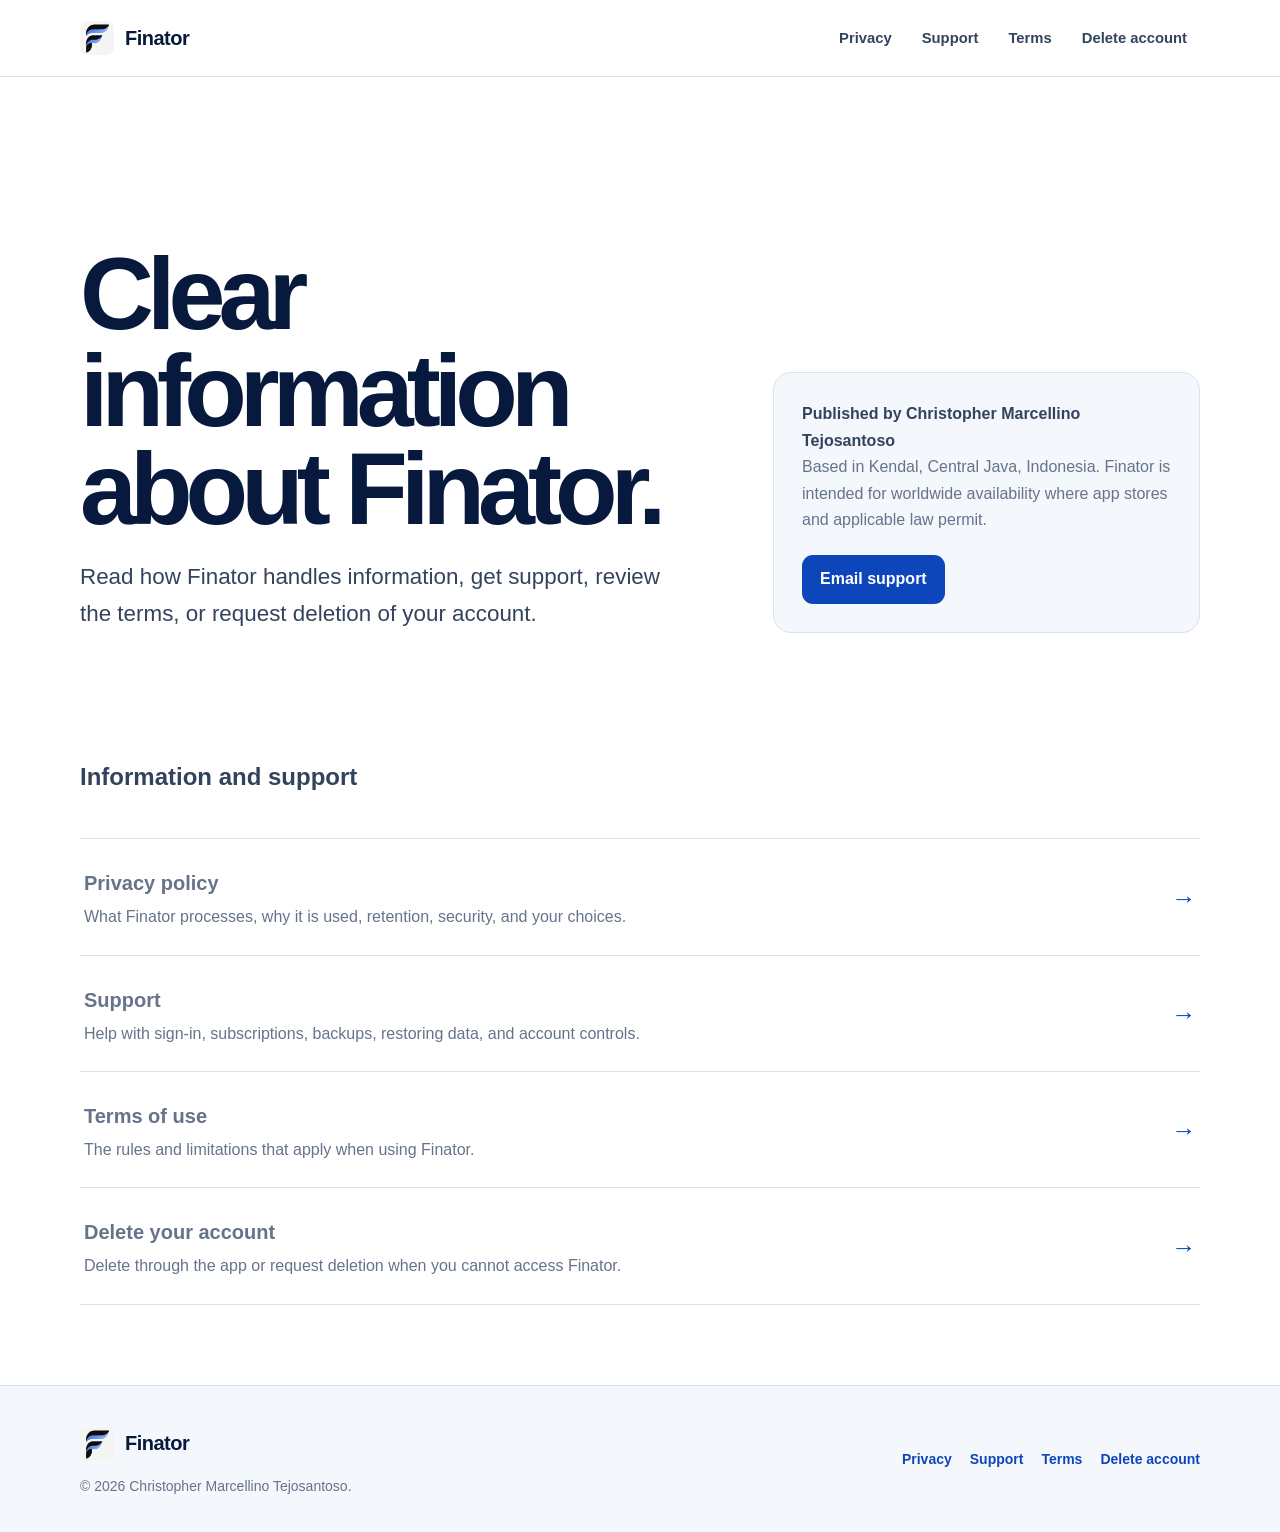
==== index.html @ c2ee1d43 "Publish Finator legal and support site" ====
<!doctype html>
<html lang="en">
  <head>
    <meta charset="utf-8">
    <meta name="viewport" content="width=device-width, initial-scale=1">
    <meta name="description" content="Official legal, privacy, account deletion, and support information for Finator.">
    <title>Finator — Legal and support</title>
    <link rel="icon" href="assets/favicon.png">
    <link rel="stylesheet" href="assets/site.css">
  </head>
  <body>
    <a class="skip-link" href="#main">Skip to content</a>
    <header class="site-header">
      <div class="header-inner">
        <a class="brand" href="./" aria-label="Finator legal and support home">
          <img src="assets/favicon.png" alt="" width="34" height="34">
          <span>Finator</span>
        </a>
        <nav class="site-nav" aria-label="Legal and support">
          <a href="privacy/">Privacy</a>
          <a href="support/">Support</a>
          <a href="terms/">Terms</a>
          <a href="delete-account/">Delete account</a>
        </nav>
      </div>
    </header>
    <main id="main" class="page-shell">
      <section class="home-intro">
        <div>
          <h1>Clear information about Finator.</h1>
          <p>Read how Finator handles information, get support, review the terms, or request deletion of your account.</p>
        </div>
        <aside class="home-panel" aria-label="Publisher information">
          <strong>Published by Christopher Marcellino Tejosantoso</strong>
          <p>Based in Kendal, Central Java, Indonesia. Finator is intended for worldwide availability where app stores and applicable law permit.</p>
          <div class="button-row">
            <a class="button-link" href="mailto:finatorapp@gmail.com">Email support</a>
          </div>
        </aside>
      </section>
      <section aria-labelledby="pages-title">
        <div class="page-heading">
          <h2 id="pages-title">Information and support</h2>
        </div>
        <div class="link-list">
          <a href="privacy/">
            <span><strong>Privacy policy</strong><span>What Finator processes, why it is used, retention, security, and your choices.</span></span>
            <span class="arrow" aria-hidden="true">→</span>
          </a>
          <a href="support/">
            <span><strong>Support</strong><span>Help with sign-in, subscriptions, backups, restoring data, and account controls.</span></span>
            <span class="arrow" aria-hidden="true">→</span>
          </a>
          <a href="terms/">
            <span><strong>Terms of use</strong><span>The rules and limitations that apply when using Finator.</span></span>
            <span class="arrow" aria-hidden="true">→</span>
          </a>
          <a href="delete-account/">
            <span><strong>Delete your account</strong><span>Delete through the app or request deletion when you cannot access Finator.</span></span>
            <span class="arrow" aria-hidden="true">→</span>
          </a>
        </div>
      </section>
    </main>
    <footer class="site-footer">
      <div class="footer-inner">
        <div>
          <a class="brand" href="./"><img src="assets/favicon.png" alt="" width="34" height="34"><span>Finator</span></a>
          <p>© 2026 Christopher Marcellino Tejosantoso.</p>
        </div>
        <nav class="footer-links" aria-label="Footer">
          <a href="privacy/">Privacy</a><a href="support/">Support</a><a href="terms/">Terms</a><a href="delete-account/">Delete account</a>
        </nav>
      </div>
    </footer>
  </body>
</html>
---- assets/site.css ----
:root {
  color-scheme: light;
  --ink: #071a3d;
  --body: #34435d;
  --muted: #66738a;
  --line: #d9e1ed;
  --surface: #f4f7fb;
  --surface-strong: #eaf1fb;
  --accent: #155eef;
  --accent-dark: #0d46ba;
  --danger: #a12c2c;
  --white: #ffffff;
  --shadow: 0 18px 45px rgba(7, 26, 61, 0.08);
  --radius: 18px;
}

* {
  box-sizing: border-box;
}

html {
  scroll-behavior: smooth;
}

body {
  margin: 0;
  background: var(--white);
  color: var(--body);
  font-family: Inter, ui-sans-serif, -apple-system, BlinkMacSystemFont, "Segoe UI", sans-serif;
  font-size: 16px;
  line-height: 1.65;
  text-rendering: optimizeLegibility;
}

a {
  color: var(--accent-dark);
  text-decoration-thickness: 0.08em;
  text-underline-offset: 0.18em;
}

a:hover {
  color: var(--accent);
}

a:focus-visible,
summary:focus-visible {
  border-radius: 6px;
  outline: 3px solid rgba(21, 94, 239, 0.35);
  outline-offset: 3px;
}

.skip-link {
  position: fixed;
  z-index: 100;
  top: 12px;
  left: 12px;
  padding: 10px 14px;
  transform: translateY(-180%);
  border-radius: 10px;
  background: var(--ink);
  color: var(--white);
}

.skip-link:focus {
  transform: translateY(0);
}

.site-header {
  border-bottom: 1px solid var(--line);
  background: rgba(255, 255, 255, 0.97);
}

.header-inner,
.footer-inner,
.page-shell {
  width: min(1120px, calc(100% - 40px));
  margin-inline: auto;
}

.header-inner {
  display: flex;
  min-height: 76px;
  align-items: center;
  justify-content: space-between;
  gap: 28px;
}

.brand {
  display: inline-flex;
  min-height: 48px;
  align-items: center;
  gap: 11px;
  color: var(--ink);
  font-size: 1.25rem;
  font-weight: 760;
  letter-spacing: -0.025em;
  text-decoration: none;
}

.brand img {
  width: 34px;
  height: 34px;
  border-radius: 8px;
}

.site-nav {
  display: flex;
  align-items: center;
  gap: 4px;
}

.site-nav a {
  display: inline-flex;
  min-height: 44px;
  align-items: center;
  padding: 8px 13px;
  border-radius: 10px;
  color: var(--body);
  font-size: 0.925rem;
  font-weight: 650;
  text-decoration: none;
}

.site-nav a:hover {
  background: var(--surface);
  color: var(--ink);
}

.site-nav a[aria-current="page"] {
  background: var(--surface-strong);
  color: var(--accent-dark);
}

.page-shell {
  padding-block: 64px 80px;
}

.page-heading {
  max-width: 760px;
  margin-bottom: 42px;
}

.page-heading h1 {
  margin: 0 0 12px;
  color: var(--ink);
  font-size: clamp(2.3rem, 5vw, 4.15rem);
  font-weight: 790;
  letter-spacing: -0.055em;
  line-height: 1.03;
}

.page-heading p {
  margin: 0;
  color: var(--muted);
  font-size: 1.08rem;
}

.document-grid {
  display: grid;
  grid-template-columns: minmax(0, 720px) minmax(260px, 1fr);
  align-items: start;
  gap: clamp(44px, 7vw, 88px);
}

.article {
  min-width: 0;
}

.article section + section {
  margin-top: 42px;
}

.article h2 {
  margin: 0 0 12px;
  color: var(--ink);
  font-size: 1.42rem;
  font-weight: 760;
  letter-spacing: -0.025em;
  line-height: 1.25;
}

.article h3 {
  margin: 26px 0 8px;
  color: var(--ink);
  font-size: 1.06rem;
  font-weight: 740;
  line-height: 1.35;
}

.article p,
.article ul,
.article ol {
  margin-top: 0;
  margin-bottom: 16px;
}

.article li + li {
  margin-top: 8px;
}

.article strong {
  color: var(--ink);
}

.notice {
  margin: 0 0 32px;
  padding: 18px 20px;
  border-left: 4px solid var(--accent);
  border-radius: 0 12px 12px 0;
  background: var(--surface);
}

.notice p:last-child {
  margin-bottom: 0;
}

.contact-card {
  position: sticky;
  top: 28px;
  padding: 26px;
  border: 1px solid var(--line);
  border-radius: var(--radius);
  background: var(--surface);
}

.contact-card h2 {
  margin: 0 0 8px;
  color: var(--ink);
  font-size: 1.25rem;
  letter-spacing: -0.02em;
}

.contact-card > p {
  margin: 0 0 20px;
}

.contact-list {
  margin: 0;
}

.contact-list div {
  padding: 16px 0;
  border-top: 1px solid var(--line);
}

.contact-list dt {
  color: var(--muted);
  font-size: 0.82rem;
  font-weight: 720;
  letter-spacing: 0.04em;
  text-transform: uppercase;
}

.contact-list dd {
  margin: 4px 0 0;
  color: var(--ink);
  font-weight: 610;
  line-height: 1.5;
}

.button-link {
  display: inline-flex;
  min-height: 48px;
  align-items: center;
  justify-content: center;
  padding: 11px 18px;
  border-radius: 11px;
  background: var(--accent-dark);
  color: var(--white);
  font-weight: 720;
  text-decoration: none;
}

.button-link:hover {
  background: var(--accent);
  color: var(--white);
}

.button-link.secondary {
  border: 1px solid var(--line);
  background: var(--white);
  color: var(--ink);
}

.button-row {
  display: flex;
  flex-wrap: wrap;
  gap: 12px;
  margin-top: 22px;
}

.home-intro {
  display: grid;
  grid-template-columns: minmax(0, 1fr) minmax(280px, 0.72fr);
  align-items: end;
  gap: clamp(40px, 8vw, 100px);
  padding: clamp(48px, 9vw, 104px) 0;
}

.home-intro h1 {
  margin: 0 0 22px;
  color: var(--ink);
  font-size: clamp(3rem, 8vw, 6.5rem);
  font-weight: 810;
  letter-spacing: -0.068em;
  line-height: 0.95;
}

.home-intro p {
  max-width: 620px;
  margin: 0;
  color: var(--body);
  font-size: clamp(1.12rem, 2vw, 1.4rem);
}

.home-panel {
  padding: 28px;
  border: 1px solid var(--line);
  border-radius: var(--radius);
  background: var(--surface);
}

.home-panel p {
  margin: 0;
  color: var(--muted);
  font-size: 1rem;
}

.link-list {
  border-top: 1px solid var(--line);
}

.link-list a {
  display: grid;
  grid-template-columns: minmax(0, 1fr) auto;
  gap: 24px;
  padding: 24px 4px;
  border-bottom: 1px solid var(--line);
  color: var(--ink);
  text-decoration: none;
}

.link-list a:hover strong {
  color: var(--accent);
}

.link-list strong,
.link-list span {
  display: block;
}

.link-list strong {
  font-size: 1.25rem;
}

.link-list span {
  margin-top: 4px;
  color: var(--muted);
}

.link-list .arrow {
  align-self: center;
  color: var(--accent-dark);
  font-size: 1.55rem;
}

.site-footer {
  border-top: 1px solid var(--line);
  background: var(--surface);
}

.footer-inner {
  display: grid;
  grid-template-columns: 1fr auto;
  gap: 28px;
  padding-block: 34px;
}

.footer-inner p {
  margin: 6px 0 0;
  color: var(--muted);
  font-size: 0.875rem;
}

.footer-links {
  display: flex;
  flex-wrap: wrap;
  justify-content: flex-end;
  gap: 4px 18px;
}

.footer-links a {
  min-height: 44px;
  display: inline-flex;
  align-items: center;
  font-size: 0.875rem;
  font-weight: 630;
  text-decoration: none;
}

@media (max-width: 820px) {
  .header-inner {
    display: block;
    padding-top: 10px;
  }

  .brand {
    min-height: 54px;
  }

  .site-nav {
    display: grid;
    grid-template-columns: repeat(4, minmax(max-content, 1fr));
    overflow-x: auto;
    padding-bottom: 8px;
  }

  .site-nav a {
    justify-content: center;
    white-space: nowrap;
  }

  .page-shell {
    padding-block: 44px 64px;
  }

  .page-heading {
    margin-bottom: 34px;
  }

  .document-grid,
  .home-intro {
    grid-template-columns: 1fr;
  }

  .contact-card {
    position: static;
    margin-top: 8px;
  }

  .footer-inner {
    grid-template-columns: 1fr;
  }

  .footer-links {
    justify-content: flex-start;
  }
}

@media (max-width: 520px) {
  .header-inner,
  .footer-inner,
  .page-shell {
    width: min(100% - 28px, 1120px);
  }

  .site-nav {
    grid-template-columns: repeat(2, 1fr);
  }

  .page-heading h1 {
    font-size: 2.45rem;
  }

  .article section + section {
    margin-top: 36px;
  }

  .article h2 {
    font-size: 1.3rem;
  }

  .contact-card,
  .home-panel {
    padding: 22px;
  }

  .button-row {
    display: grid;
  }

  .footer-links {
    display: grid;
    grid-template-columns: 1fr 1fr;
  }
}

@media (prefers-reduced-motion: reduce) {
  html {
    scroll-behavior: auto;
  }
}

@media print {
  .skip-link,
  .site-header,
  .site-footer,
  .button-row {
    display: none;
  }

  .page-shell {
    width: 100%;
    padding: 0;
  }

  .document-grid {
    display: block;
  }

  .contact-card {
    position: static;
    margin-top: 36px;
    box-shadow: none;
  }
}
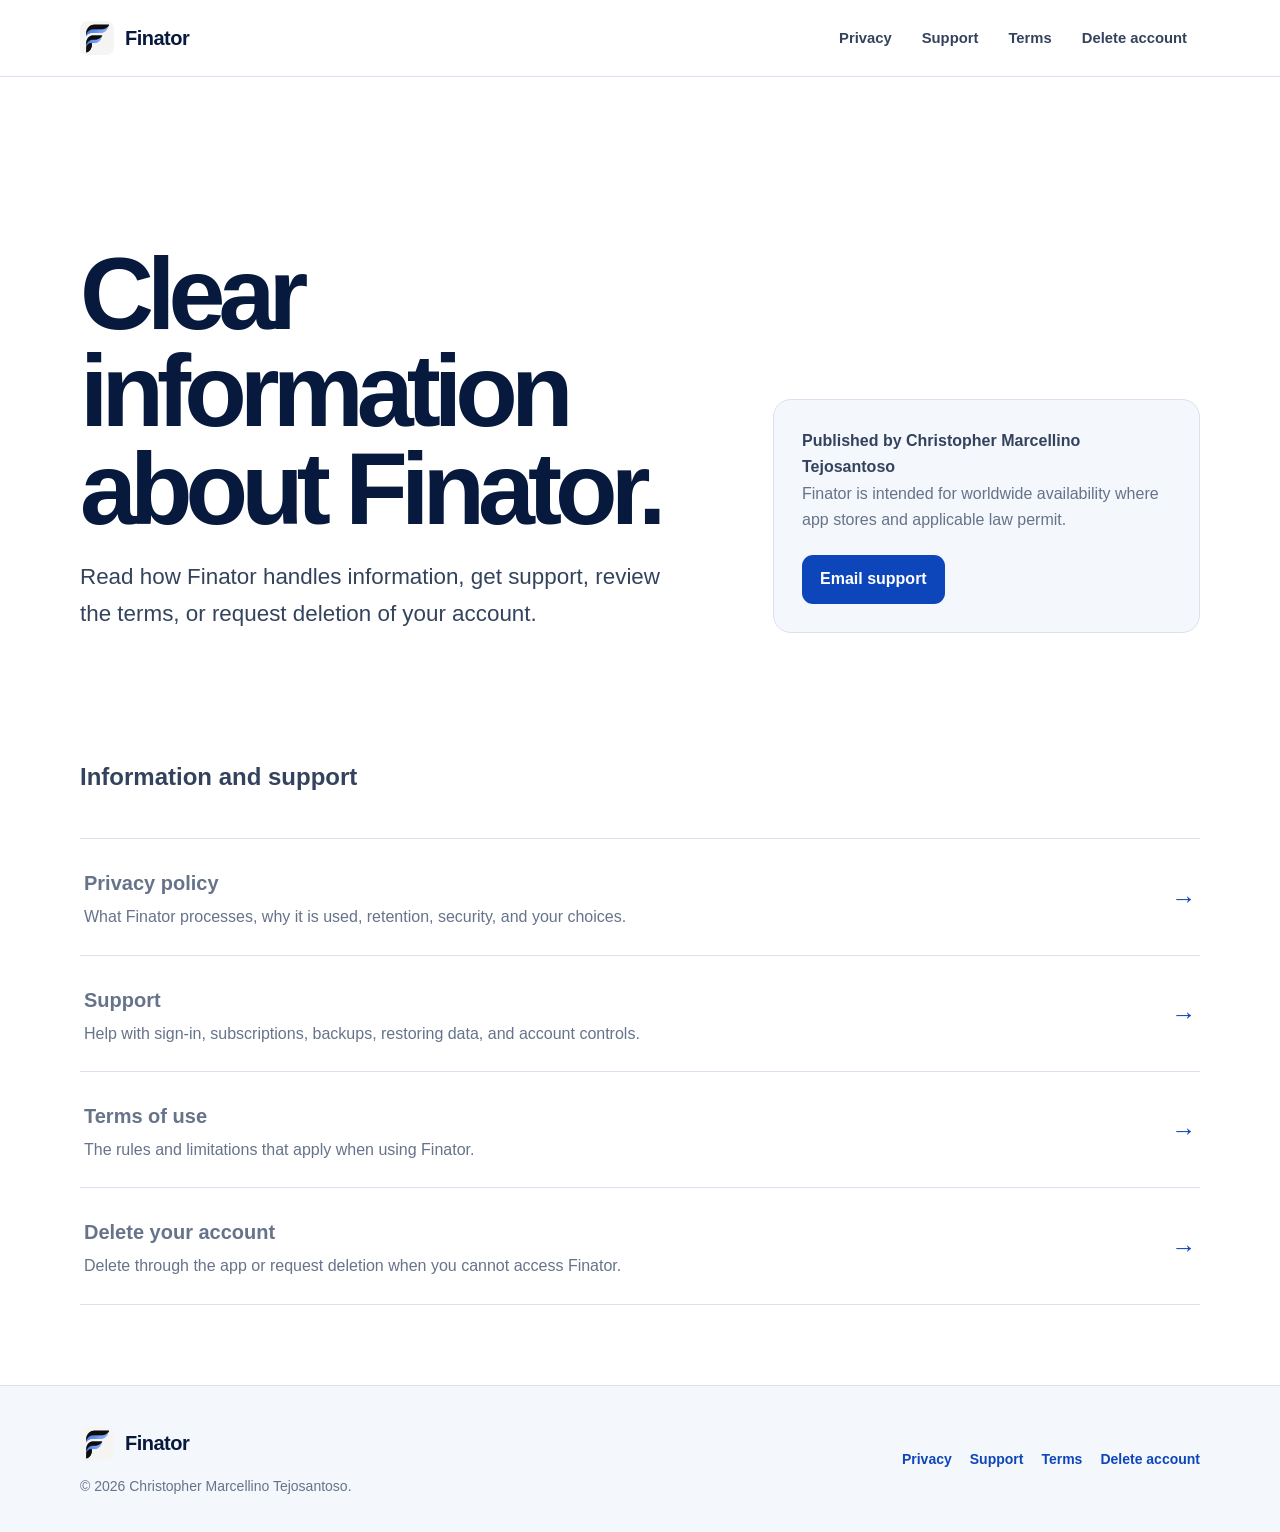
==== commit 8bb3367b: "Remove location sentence from legal home page" ====
--- a/index.html
+++ b/index.html
@@ -32,7 +32,7 @@
         </div>
         <aside class="home-panel" aria-label="Publisher information">
           <strong>Published by Christopher Marcellino Tejosantoso</strong>
-          <p>Based in Kendal, Central Java, Indonesia. Finator is intended for worldwide availability where app stores and applicable law permit.</p>
+          <p>Finator is intended for worldwide availability where app stores and applicable law permit.</p>
           <div class="button-row">
             <a class="button-link" href="mailto:finatorapp@gmail.com">Email support</a>
           </div>
